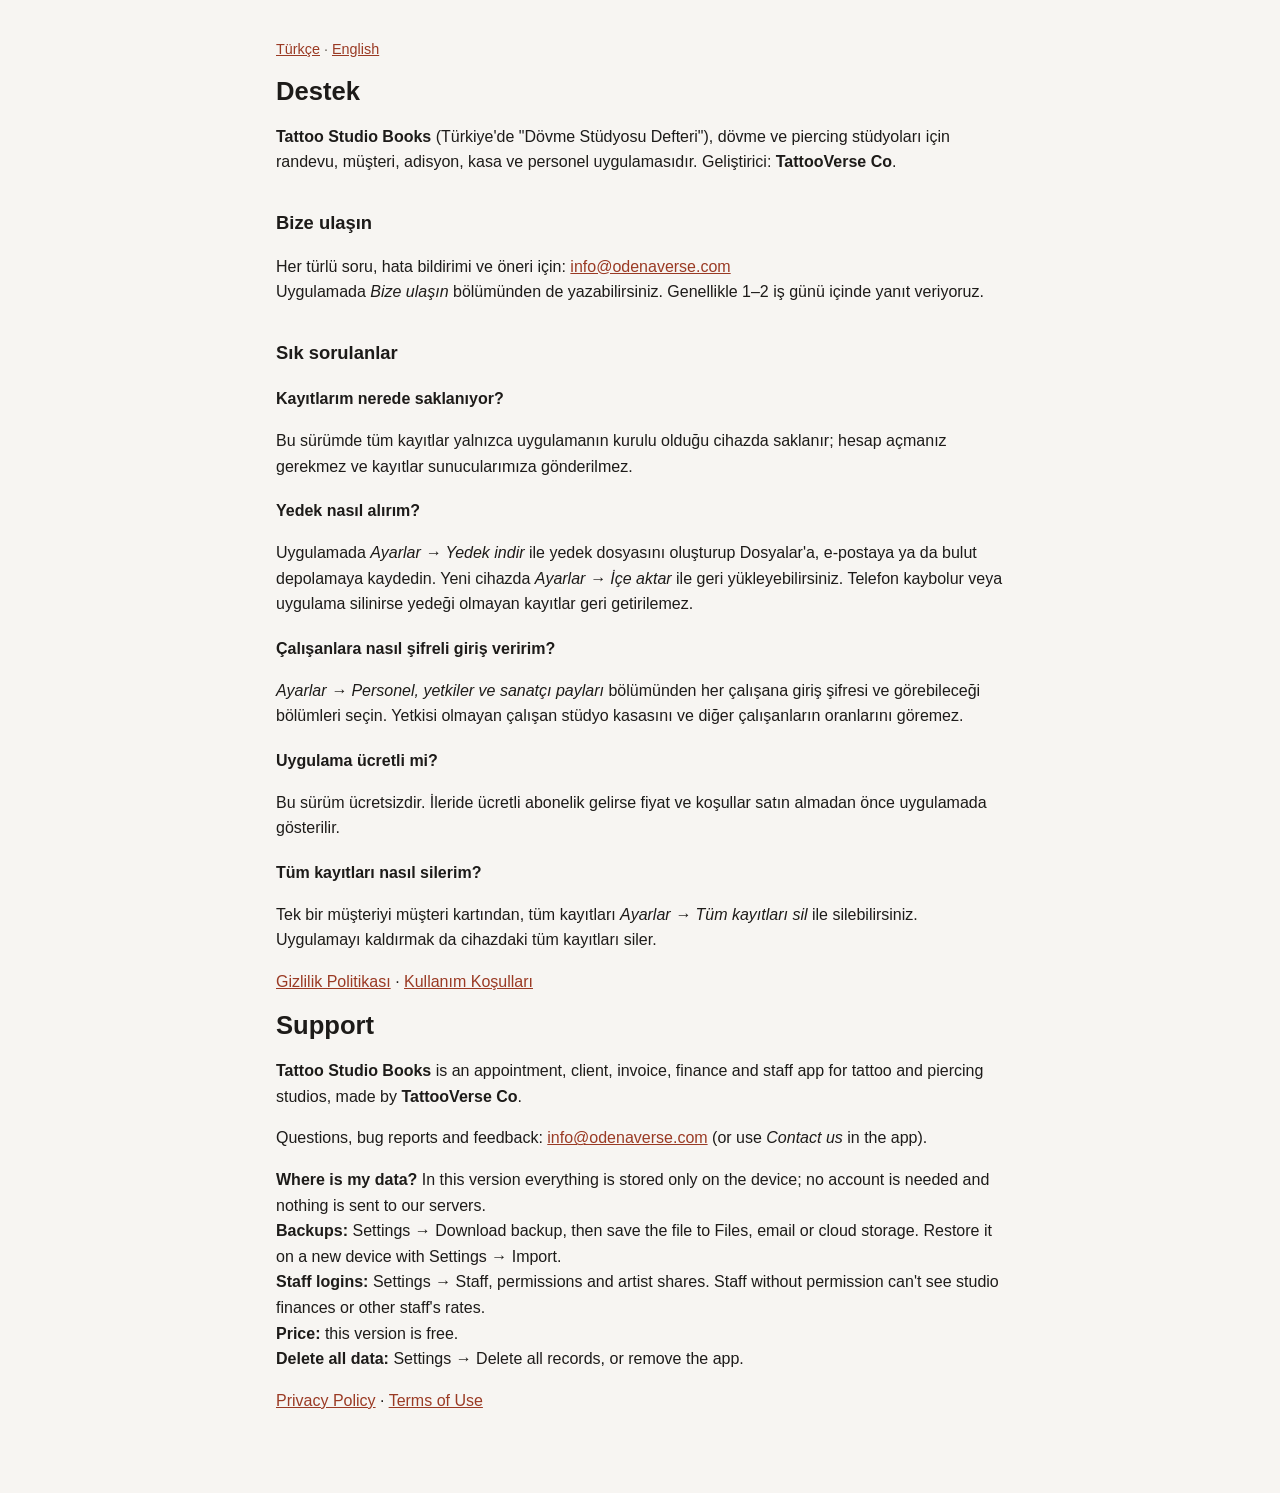
==== studio/index.html @ b438f16c "Create index.html" ====
<!doctype html>
<html lang="tr">
<head>
<meta charset="utf-8">
<meta name="viewport" content="width=device-width, initial-scale=1">
<title>Destek · Tattoo Studio Books</title>
<meta name="description" content="Tattoo Studio Books destek ve iletişim / Support">
<link rel="stylesheet" href="legal.css">
</head>
<body>
<main>
<p class="lang"><a href="#tr">Türkçe</a> · <a href="#en">English</a></p>
<article id="tr">
<h1>Destek</h1>
<p><strong>Tattoo Studio Books</strong> (Türkiye'de "Dövme Stüdyosu Defteri"), dövme ve piercing stüdyoları için randevu, müşteri, adisyon, kasa ve personel uygulamasıdır. Geliştirici: <strong>TattooVerse Co</strong>.</p>
<h2>Bize ulaşın</h2>
<p>Her türlü soru, hata bildirimi ve öneri için: <a href="mailto:info@odenaverse.com">info@odenaverse.com</a><br>Uygulamada <em>Bize ulaşın</em> bölümünden de yazabilirsiniz. Genellikle 1–2 iş günü içinde yanıt veriyoruz.</p>
<h2>Sık sorulanlar</h2>
<h3>Kayıtlarım nerede saklanıyor?</h3>
<p>Bu sürümde tüm kayıtlar yalnızca uygulamanın kurulu olduğu cihazda saklanır; hesap açmanız gerekmez ve kayıtlar sunucularımıza gönderilmez.</p>
<h3>Yedek nasıl alırım?</h3>
<p>Uygulamada <em>Ayarlar → Yedek indir</em> ile yedek dosyasını oluşturup Dosyalar'a, e-postaya ya da bulut depolamaya kaydedin. Yeni cihazda <em>Ayarlar → İçe aktar</em> ile geri yükleyebilirsiniz. Telefon kaybolur veya uygulama silinirse yedeği olmayan kayıtlar geri getirilemez.</p>
<h3>Çalışanlara nasıl şifreli giriş veririm?</h3>
<p><em>Ayarlar → Personel, yetkiler ve sanatçı payları</em> bölümünden her çalışana giriş şifresi ve görebileceği bölümleri seçin. Yetkisi olmayan çalışan stüdyo kasasını ve diğer çalışanların oranlarını göremez.</p>
<h3>Uygulama ücretli mi?</h3>
<p>Bu sürüm ücretsizdir. İleride ücretli abonelik gelirse fiyat ve koşullar satın almadan önce uygulamada gösterilir.</p>
<h3>Tüm kayıtları nasıl silerim?</h3>
<p>Tek bir müşteriyi müşteri kartından, tüm kayıtları <em>Ayarlar → Tüm kayıtları sil</em> ile silebilirsiniz. Uygulamayı kaldırmak da cihazdaki tüm kayıtları siler.</p>
<p><a href="privacy.html">Gizlilik Politikası</a> · <a href="terms.html">Kullanım Koşulları</a></p>
</article>
<article id="en">
<h1>Support</h1>
<p><strong>Tattoo Studio Books</strong> is an appointment, client, invoice, finance and staff app for tattoo and piercing studios, made by <strong>TattooVerse Co</strong>.</p>
<p>Questions, bug reports and feedback: <a href="mailto:info@odenaverse.com">info@odenaverse.com</a> (or use <em>Contact us</em> in the app).</p>
<p><strong>Where is my data?</strong> In this version everything is stored only on the device; no account is needed and nothing is sent to our servers.<br>
<strong>Backups:</strong> Settings → Download backup, then save the file to Files, email or cloud storage. Restore it on a new device with Settings → Import.<br>
<strong>Staff logins:</strong> Settings → Staff, permissions and artist shares. Staff without permission can't see studio finances or other staff's rates.<br>
<strong>Price:</strong> this version is free.<br>
<strong>Delete all data:</strong> Settings → Delete all records, or remove the app.</p>
<p><a href="privacy.html">Privacy Policy</a> · <a href="terms.html">Terms of Use</a></p>
</article>
</main>
</body>
</html>
---- studio/legal.css ----
:root{--bg:#f7f5f2;--ink:#1d1b19;--muted:#6b655e;--line:#ddd6cd;--link:#9a3a24;--fill:#fff2b3}
@media (prefers-color-scheme:dark){:root{--bg:#141210;--ink:#ece7e1;--muted:#a39b91;--line:#38322c;--link:#e8896f;--fill:#5a4a00}}
*{box-sizing:border-box}
body{margin:0;background:var(--bg);color:var(--ink);font:16px/1.6 -apple-system,BlinkMacSystemFont,"Segoe UI",Roboto,Helvetica,Arial,sans-serif}
main{max-width:760px;margin:0 auto;padding:24px 16px 64px}
h1{font-size:1.6rem;line-height:1.25;margin:.4em 0 .2em}
h2{font-size:1.15rem;margin:1.8em 0 .4em}
h3{font-size:1rem;margin:1.2em 0 .3em}
ul{padding-left:1.25em}li{margin:.25em 0}
a{color:var(--link)}
.muted{color:var(--muted);font-size:.9rem;margin-top:0}
.lang{font-size:.9rem;color:var(--muted)}
.fill{background:var(--fill);padding:0 .25em;border-radius:3px}
hr{border:0;border-top:1px solid var(--line);margin:48px 0}
.foot{margin-top:40px;font-size:.9rem}
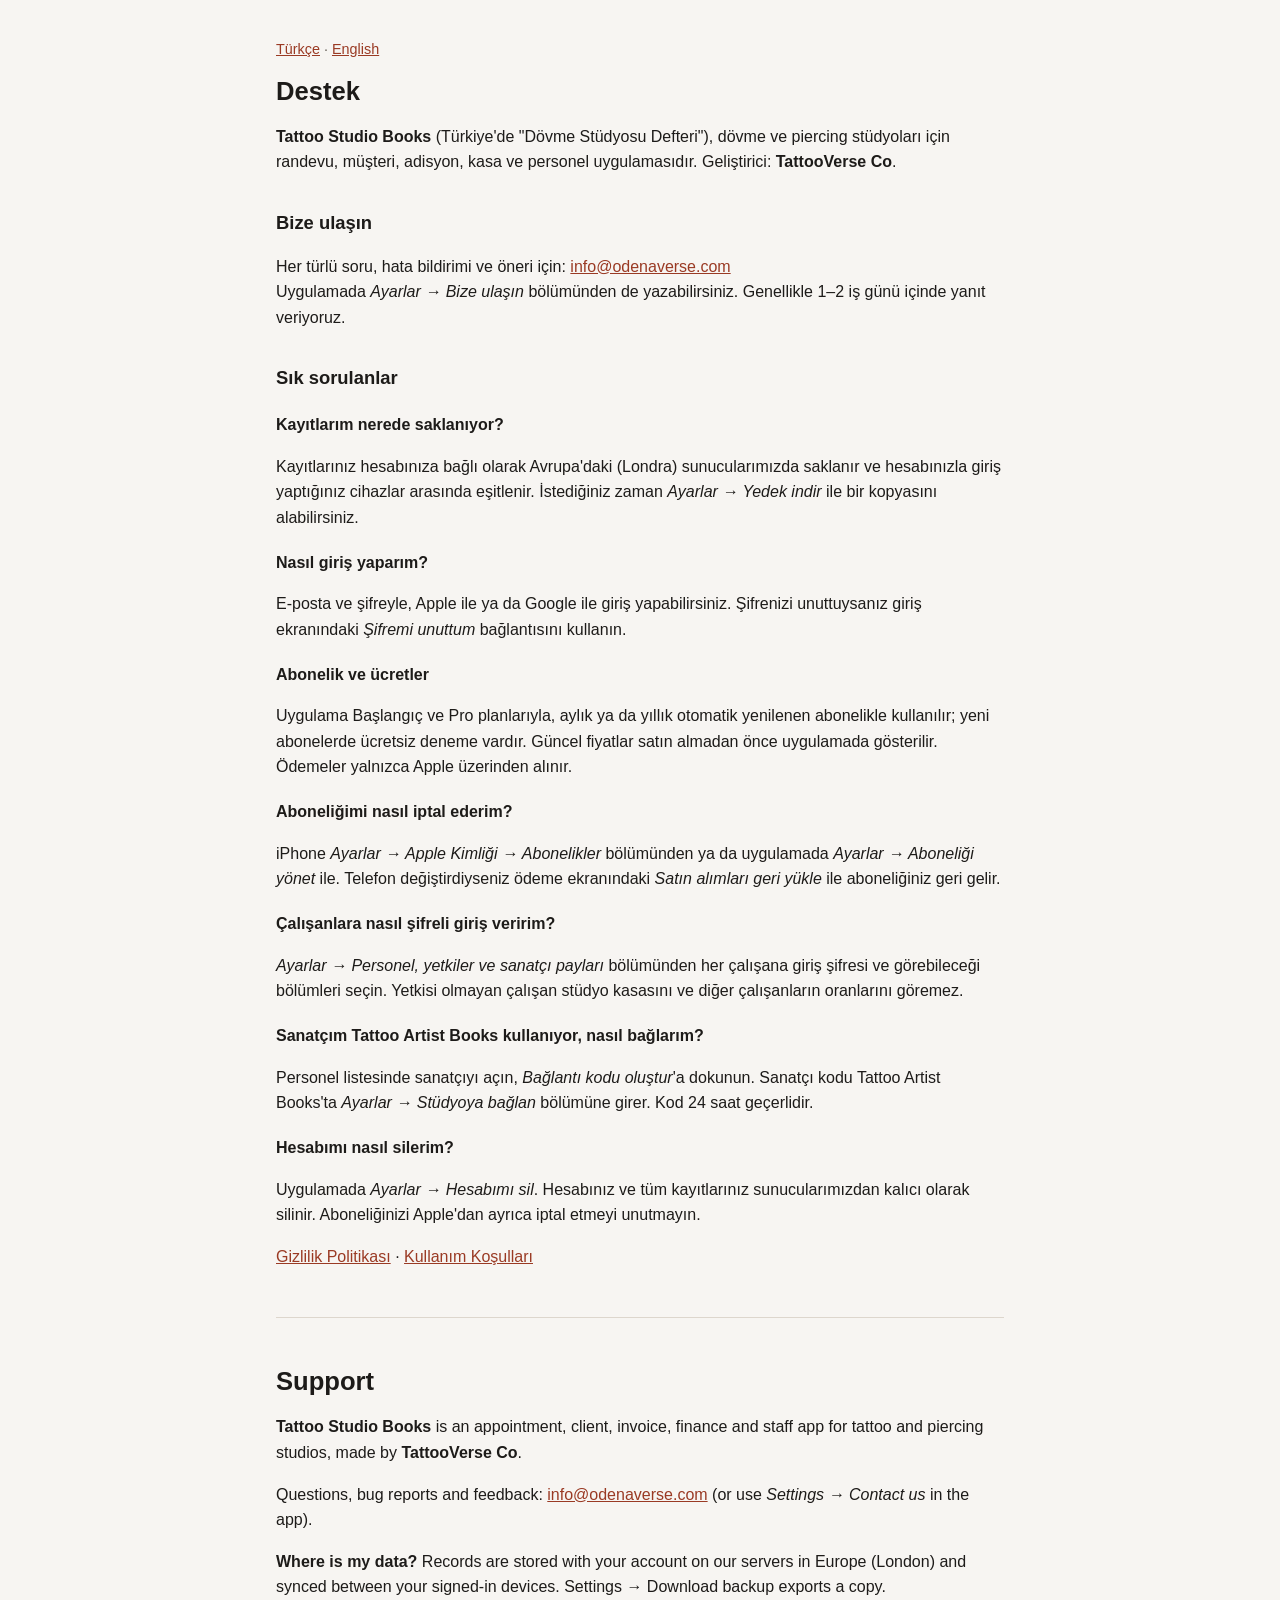
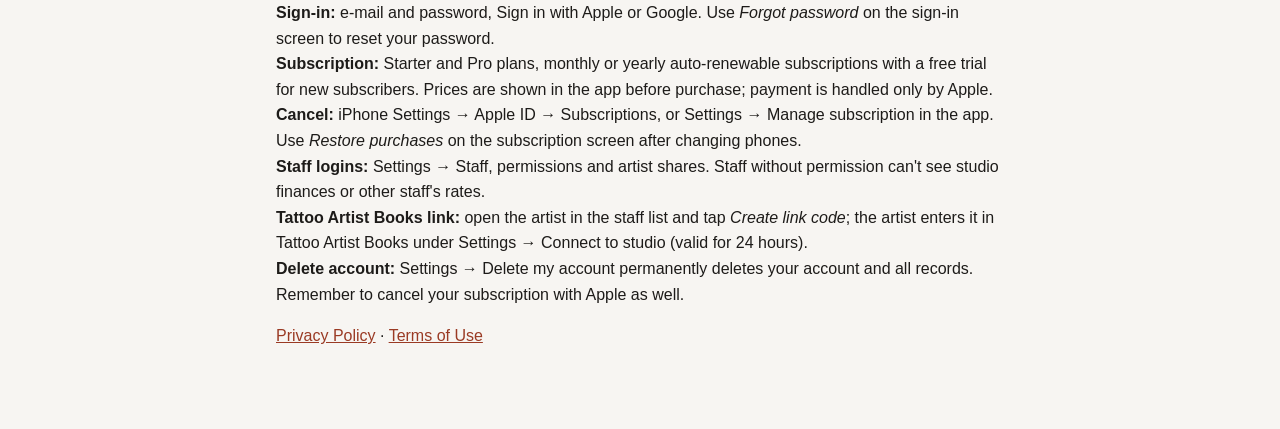
==== commit 1bdf126e: "Add files via upload" ====
--- a/studio/index.html
+++ b/studio/index.html
@@ -14,29 +14,36 @@
 <h1>Destek</h1>
 <p><strong>Tattoo Studio Books</strong> (Türkiye'de "Dövme Stüdyosu Defteri"), dövme ve piercing stüdyoları için randevu, müşteri, adisyon, kasa ve personel uygulamasıdır. Geliştirici: <strong>TattooVerse Co</strong>.</p>
 <h2>Bize ulaşın</h2>
-<p>Her türlü soru, hata bildirimi ve öneri için: <a href="mailto:info@odenaverse.com">info@odenaverse.com</a><br>Uygulamada <em>Bize ulaşın</em> bölümünden de yazabilirsiniz. Genellikle 1–2 iş günü içinde yanıt veriyoruz.</p>
+<p>Her türlü soru, hata bildirimi ve öneri için: <a href="mailto:info@odenaverse.com">info@odenaverse.com</a><br>Uygulamada <em>Ayarlar → Bize ulaşın</em> bölümünden de yazabilirsiniz. Genellikle 1–2 iş günü içinde yanıt veriyoruz.</p>
 <h2>Sık sorulanlar</h2>
 <h3>Kayıtlarım nerede saklanıyor?</h3>
-<p>Bu sürümde tüm kayıtlar yalnızca uygulamanın kurulu olduğu cihazda saklanır; hesap açmanız gerekmez ve kayıtlar sunucularımıza gönderilmez.</p>
-<h3>Yedek nasıl alırım?</h3>
-<p>Uygulamada <em>Ayarlar → Yedek indir</em> ile yedek dosyasını oluşturup Dosyalar'a, e-postaya ya da bulut depolamaya kaydedin. Yeni cihazda <em>Ayarlar → İçe aktar</em> ile geri yükleyebilirsiniz. Telefon kaybolur veya uygulama silinirse yedeği olmayan kayıtlar geri getirilemez.</p>
+<p>Kayıtlarınız hesabınıza bağlı olarak Avrupa'daki (Londra) sunucularımızda saklanır ve hesabınızla giriş yaptığınız cihazlar arasında eşitlenir. İstediğiniz zaman <em>Ayarlar → Yedek indir</em> ile bir kopyasını alabilirsiniz.</p>
+<h3>Nasıl giriş yaparım?</h3>
+<p>E-posta ve şifreyle, Apple ile ya da Google ile giriş yapabilirsiniz. Şifrenizi unuttuysanız giriş ekranındaki <em>Şifremi unuttum</em> bağlantısını kullanın.</p>
+<h3>Abonelik ve ücretler</h3>
+<p>Uygulama Başlangıç ve Pro planlarıyla, aylık ya da yıllık otomatik yenilenen abonelikle kullanılır; yeni abonelerde ücretsiz deneme vardır. Güncel fiyatlar satın almadan önce uygulamada gösterilir. Ödemeler yalnızca Apple üzerinden alınır.</p>
+<h3>Aboneliğimi nasıl iptal ederim?</h3>
+<p>iPhone <em>Ayarlar → Apple Kimliği → Abonelikler</em> bölümünden ya da uygulamada <em>Ayarlar → Aboneliği yönet</em> ile. Telefon değiştirdiyseniz ödeme ekranındaki <em>Satın alımları geri yükle</em> ile aboneliğiniz geri gelir.</p>
 <h3>Çalışanlara nasıl şifreli giriş veririm?</h3>
 <p><em>Ayarlar → Personel, yetkiler ve sanatçı payları</em> bölümünden her çalışana giriş şifresi ve görebileceği bölümleri seçin. Yetkisi olmayan çalışan stüdyo kasasını ve diğer çalışanların oranlarını göremez.</p>
-<h3>Uygulama ücretli mi?</h3>
-<p>Bu sürüm ücretsizdir. İleride ücretli abonelik gelirse fiyat ve koşullar satın almadan önce uygulamada gösterilir.</p>
-<h3>Tüm kayıtları nasıl silerim?</h3>
-<p>Tek bir müşteriyi müşteri kartından, tüm kayıtları <em>Ayarlar → Tüm kayıtları sil</em> ile silebilirsiniz. Uygulamayı kaldırmak da cihazdaki tüm kayıtları siler.</p>
+<h3>Sanatçım Tattoo Artist Books kullanıyor, nasıl bağlarım?</h3>
+<p>Personel listesinde sanatçıyı açın, <em>Bağlantı kodu oluştur</em>'a dokunun. Sanatçı kodu Tattoo Artist Books'ta <em>Ayarlar → Stüdyoya bağlan</em> bölümüne girer. Kod 24 saat geçerlidir.</p>
+<h3>Hesabımı nasıl silerim?</h3>
+<p>Uygulamada <em>Ayarlar → Hesabımı sil</em>. Hesabınız ve tüm kayıtlarınız sunucularımızdan kalıcı olarak silinir. Aboneliğinizi Apple'dan ayrıca iptal etmeyi unutmayın.</p>
 <p><a href="privacy.html">Gizlilik Politikası</a> · <a href="terms.html">Kullanım Koşulları</a></p>
 </article>
+<hr>
 <article id="en">
 <h1>Support</h1>
 <p><strong>Tattoo Studio Books</strong> is an appointment, client, invoice, finance and staff app for tattoo and piercing studios, made by <strong>TattooVerse Co</strong>.</p>
-<p>Questions, bug reports and feedback: <a href="mailto:info@odenaverse.com">info@odenaverse.com</a> (or use <em>Contact us</em> in the app).</p>
-<p><strong>Where is my data?</strong> In this version everything is stored only on the device; no account is needed and nothing is sent to our servers.<br>
-<strong>Backups:</strong> Settings → Download backup, then save the file to Files, email or cloud storage. Restore it on a new device with Settings → Import.<br>
+<p>Questions, bug reports and feedback: <a href="mailto:info@odenaverse.com">info@odenaverse.com</a> (or use <em>Settings → Contact us</em> in the app).</p>
+<p><strong>Where is my data?</strong> Records are stored with your account on our servers in Europe (London) and synced between your signed-in devices. Settings → Download backup exports a copy.<br>
+<strong>Sign-in:</strong> e-mail and password, Sign in with Apple or Google. Use <em>Forgot password</em> on the sign-in screen to reset your password.<br>
+<strong>Subscription:</strong> Starter and Pro plans, monthly or yearly auto-renewable subscriptions with a free trial for new subscribers. Prices are shown in the app before purchase; payment is handled only by Apple.<br>
+<strong>Cancel:</strong> iPhone Settings → Apple ID → Subscriptions, or Settings → Manage subscription in the app. Use <em>Restore purchases</em> on the subscription screen after changing phones.<br>
 <strong>Staff logins:</strong> Settings → Staff, permissions and artist shares. Staff without permission can't see studio finances or other staff's rates.<br>
-<strong>Price:</strong> this version is free.<br>
-<strong>Delete all data:</strong> Settings → Delete all records, or remove the app.</p>
+<strong>Tattoo Artist Books link:</strong> open the artist in the staff list and tap <em>Create link code</em>; the artist enters it in Tattoo Artist Books under Settings → Connect to studio (valid for 24 hours).<br>
+<strong>Delete account:</strong> Settings → Delete my account permanently deletes your account and all records. Remember to cancel your subscription with Apple as well.</p>
 <p><a href="privacy.html">Privacy Policy</a> · <a href="terms.html">Terms of Use</a></p>
 </article>
 </main>
